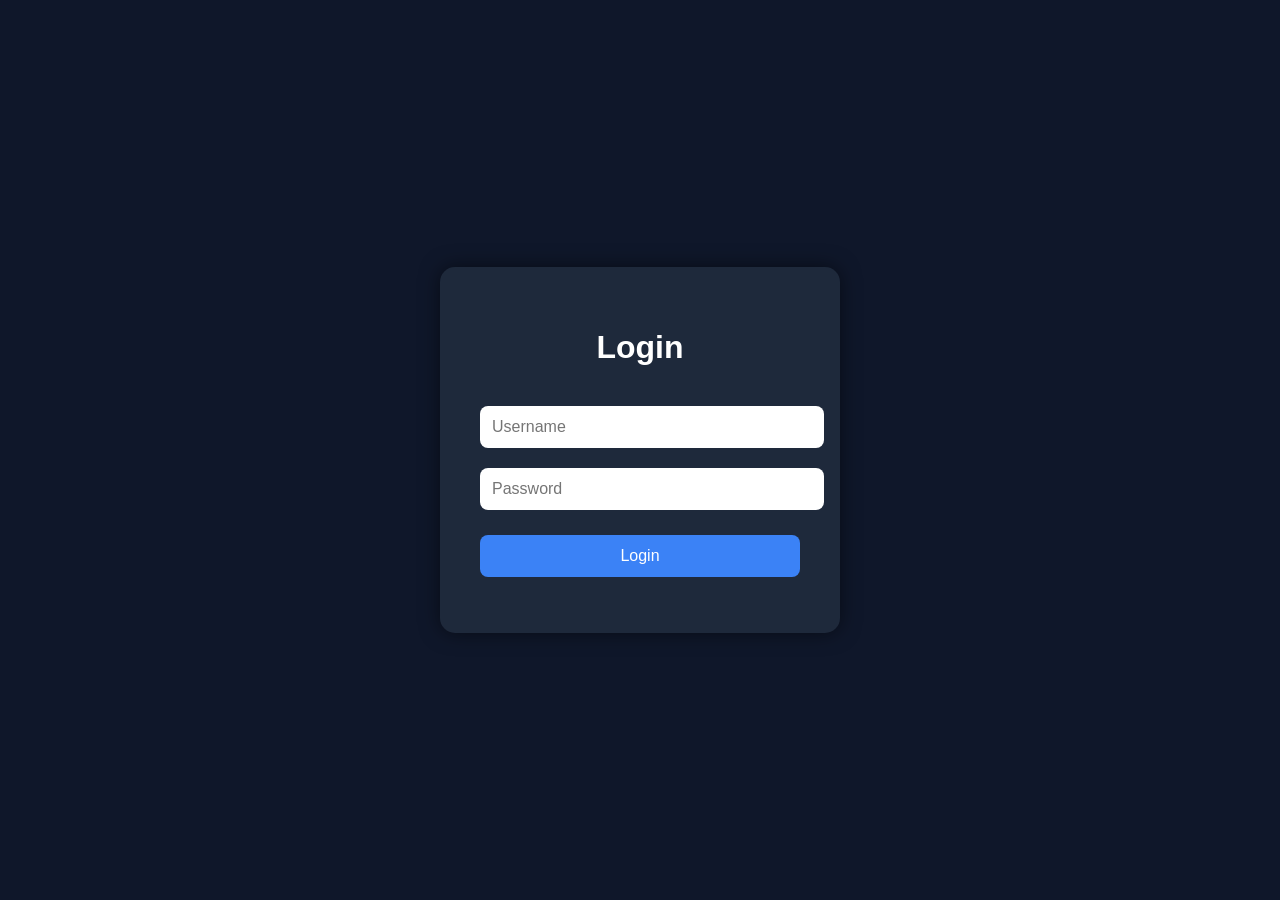
==== login.html @ b8e1835d "added login" ====
<!DOCTYPE html>
<html lang="en">
<head>
    <meta charset="UTF-8">
    <meta name="viewport" content="width=device-width, initial-scale=1.0">
    <title>Login Page</title>

    <style>
        body
        {
            margin:0;
            padding:0;
            height:100vh;
            display:flex;
            justify-content:center;
            align-items:center; 
            background:#0f172a;
            font-family:Arial, sans-serif;
        }

        .login-box{
            width:320px;
            padding:40px;
            background:#1e293b;
            border-radius:15px;
            text-align:center;
            box-shadow:0 0 20px rgba(0,0,0,0.5);
        }

        .login-box h1{
            color:white;
            margin-bottom:30px;
        }

        .login-box input{
            width:100%;
            padding:12px;
            margin:10px 0;
            border:none;
            border-radius:8px;
            outline:none;
            font-size:16px;
        }

        .login-box button{
            width:100%;
            padding:12px;
            margin-top:15px;
            border:none;
            border-radius:8px;
            background:#3b82f6;
            color:white;
            font-size:16px;
            cursor:pointer;
            transition:0.3s;
        }

        .login-box button:hover{
            background:#2563eb;
        }

        #message{
            color:#22c55e;
            margin-top:15px;
        }
    </style>
</head>
<body>

    <div class="login-box">
        <h1>Login</h1>

        <input type="text" id="username" placeholder="Username">

        <input type="password" id="password" placeholder="Password">

        <button onclick="login()">Login</button>

        <p id="message"></p>
    </div>

    <script>
        function login() {

            let username = document.getElementById("username").value;
            let password = document.getElementById("password").value;
            let message = document.getElementById("message");

            if(username === "admin" && password === "1234"){
                message.innerHTML = "Login Successful!";
                
                // Redirect to another page
                window.location.href = "gallery.html";
            }
            else{
                message.style.color = "red";
                message.innerHTML = "Wrong Username or Password";
            }
        }
    </script>

</body>
</html>
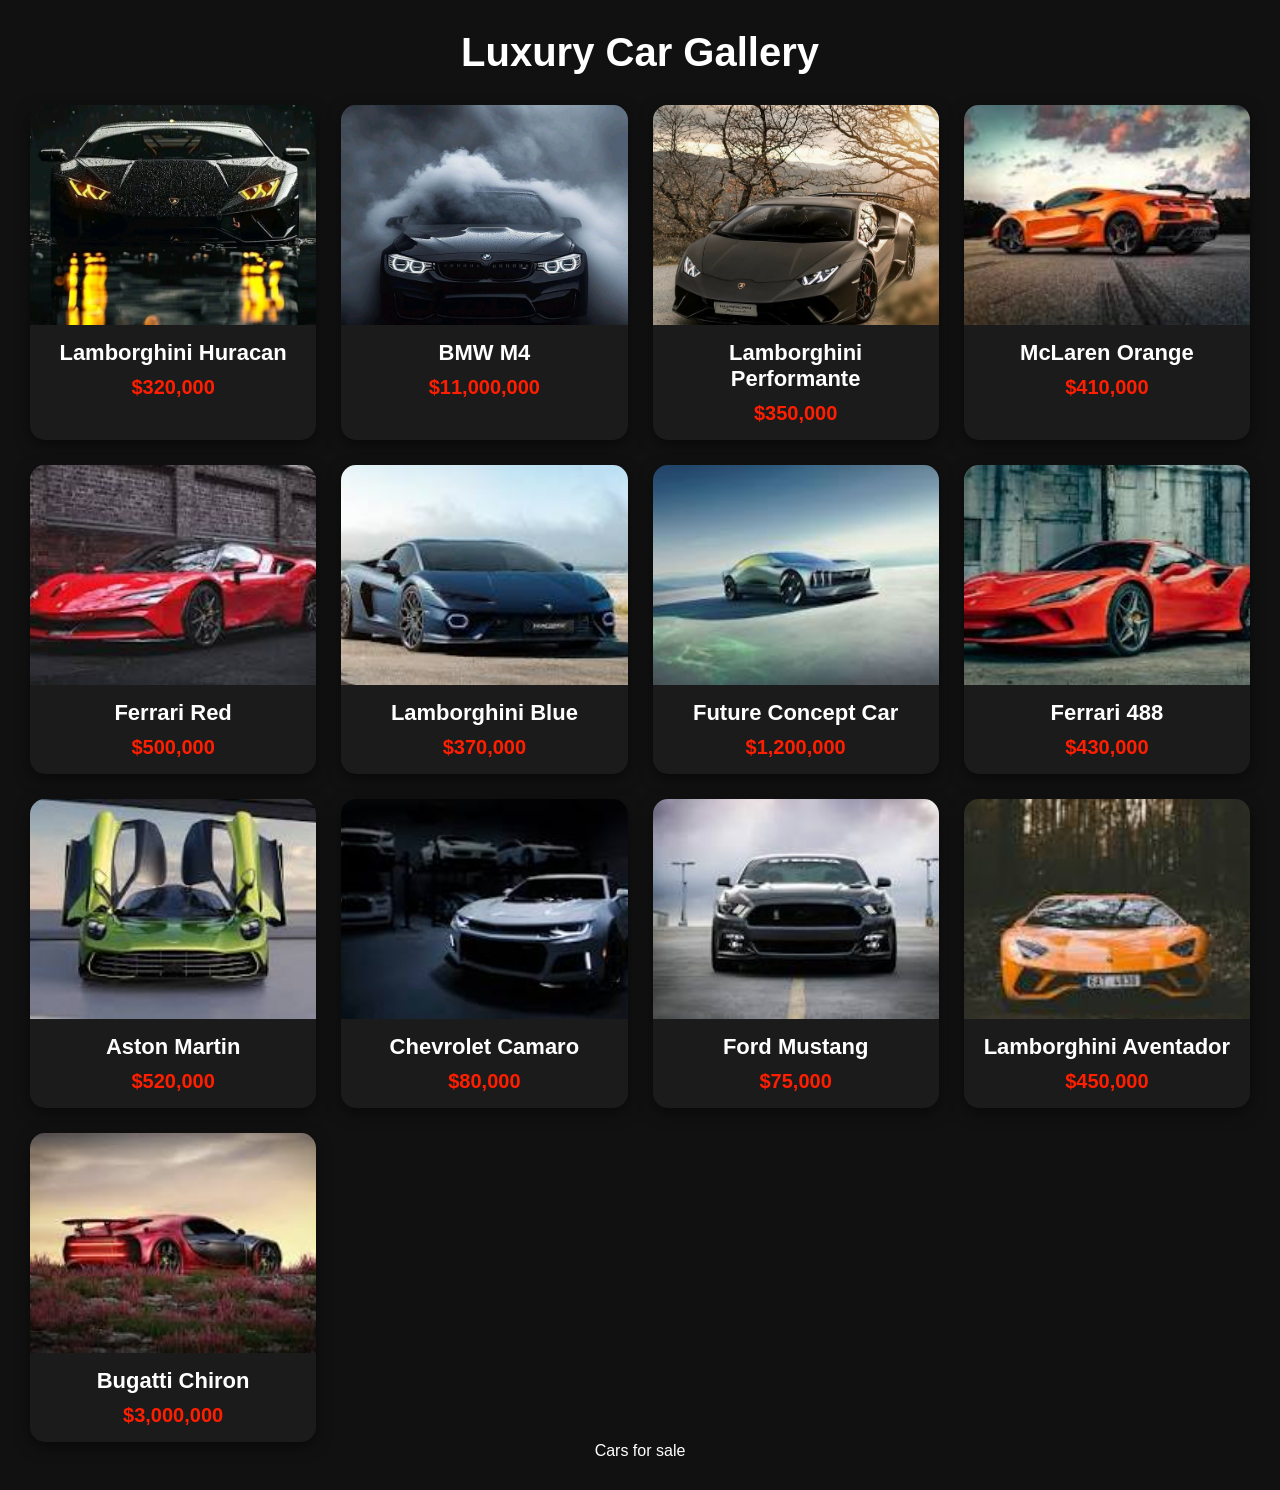
==== commit 48909af2: "fix login" ====
--- a/login.html
+++ b/login.html
@@ -1,103 +1,183 @@
 <!DOCTYPE html>
 <html lang="en">
 <head>
-    <meta charset="UTF-8">
-    <meta name="viewport" content="width=device-width, initial-scale=1.0">
-    <title>Login Page</title>
+<meta charset="UTF-8" />
+<meta name="viewport" content="width=device-width, initial-scale=1.0"/>
+<title>Luxury Car Gallery</title>
 
-    <style>
-        body
-        {
-            margin:0;
-            padding:0;
-            height:100vh;
-            display:flex;
-            justify-content:center;
-            align-items:center; 
-            background:#0f172a;
-            font-family:Arial, sans-serif;
-        }
+<style>
+    *{
+        margin:0;
+        padding:0;
+        box-sizing:border-box;
+        font-family:Arial, sans-serif;
+    }
 
-        .login-box{
-            width:320px;
-            padding:40px;
-            background:#1e293b;
-            border-radius:15px;
-            text-align:center;
-            box-shadow:0 0 20px rgba(0,0,0,0.5);
-        }
+    body{
+        background:#111;
+        color:white;
+        padding:30px;
+    }
 
-        .login-box h1{
-            color:white;
-            margin-bottom:30px;
-        }
+    h1{
+        text-align:center;
+        margin-bottom:30px;
+        font-size:40px;
+    }
 
-        .login-box input{
-            width:100%;
-            padding:12px;
-            margin:10px 0;
-            border:none;
-            border-radius:8px;
-            outline:none;
-            font-size:16px;
-        }
+    .gallery{
+        display:grid;
+        grid-template-columns:repeat(auto-fit, minmax(250px,1fr));
+        gap:25px;
+    }
 
-        .login-box button{
-            width:100%;
-            padding:12px;
-            margin-top:15px;
-            border:none;
-            border-radius:8px;
-            background:#3b82f6;
-            color:white;
-            font-size:16px;
-            cursor:pointer;
-            transition:0.3s;
-        }
+    .card{
+        background:#1b1b1b;
+        border-radius:15px;
+        overflow:hidden;
+        transition:0.4s;
+        box-shadow:0 5px 15px rgba(0,0,0,0.5);
+    }
 
-        .login-box button:hover{
-            background:#2563eb;
-        }
+    .card img{
+        width:100%;
+        height:220px;
+        object-fit:cover;
+        display:block;
+    }
 
-        #message{
-            color:#22c55e;
-            margin-top:15px;
-        }
-    </style>
+    .info{
+        padding:15px;
+        text-align:center;
+    }
+
+    .info h2{
+        font-size:22px;
+        margin-bottom:10px;
+    }
+
+    .price{
+        color:#ff1e00;
+        font-size:20px;
+        font-weight:bold;
+    }
+</style>
 </head>
+
 <body>
+<script src="script.js"></script>
+<h1>Luxury Car Gallery</h1>
 
-    <div class="login-box">
-        <h1>Login</h1>
+<div class="gallery">
 
-        <input type="text" id="username" placeholder="Username">
-
-        <input type="password" id="password" placeholder="Password">
-
-        <button onclick="login()">Login</button>
-
-        <p id="message"></p>
+    <div class="card">
+        <img src="1.jpg">
+        <div class="info">
+            <h2>Lamborghini Huracan</h2>
+            <p class="price">$320,000</p>
+        </div>
     </div>
 
-    <script>
-        function login() {
+    <div class="card">
+        <img src="2.jpg">
+        <div class="info">
+            <h2>BMW M4</h2>
+            <p class="price">$11,000,000</p>
+        </div>
+    </div>
 
-            let username = document.getElementById("username").value;
-            let password = document.getElementById("password").value;
-            let message = document.getElementById("message");
+    <div class="card">
+        <img src="3.jpg">
+        <div class="info">
+            <h2>Lamborghini Performante</h2>
+            <p class="price">$350,000</p>
+        </div>
+    </div>
 
-            if(username === "admin" && password === "1234"){
-                message.innerHTML = "Login Successful!";
-                
-                // Redirect to another page
-                window.location.href = "gallery.html";
-            }
-            else{
-                message.style.color = "red";
-                message.innerHTML = "Wrong Username or Password";
-            }
-        }
-    </script>
+    <div class="card">
+        <img src="4.jpg">
+        <div class="info">
+            <h2>McLaren Orange</h2>
+            <p class="price">$410,000</p>
+        </div>
+    </div>
 
+    <div class="card">
+        <img src="5.jpg">
+        <div class="info">
+            <h2>Ferrari Red</h2>
+            <p class="price">$500,000</p>
+        </div>
+    </div>
+
+    <div class="card">
+        <img src="6.jpg">
+        <div class="info">
+            <h2>Lamborghini Blue</h2>
+            <p class="price">$370,000</p>
+        </div>
+    </div>
+
+    <div class="card">
+        <img src="7.jpg">
+        <div class="info">
+            <h2>Future Concept Car</h2>
+            <p class="price">$1,200,000</p>
+        </div>
+    </div>
+
+    <div class="card">
+        <img src="8.jpg">
+        <div class="info">
+            <h2>Ferrari 488</h2>
+            <p class="price">$430,000</p>
+        </div>
+    </div>
+
+    <div class="card">
+        <img src="10.jpg">
+        <div class="info">
+            <h2>Aston Martin</h2>
+            <p class="price">$520,000</p>
+        </div>
+    </div>
+
+    <div class="card">
+        <img src="11.jpg">
+        <div class="info">
+            <h2>Chevrolet Camaro</h2>
+            <p class="price">$80,000</p>
+        </div>
+    </div>
+
+    <div class="card">
+        <img src="12.jpg">
+        <div class="info">
+            <h2>Ford Mustang</h2>
+            <p class="price">$75,000</p>
+        </div>
+    </div>
+
+    <div class="card">
+        <img src="13.jpg">
+        <div class="info">
+            <h2>Lamborghini Aventador</h2>
+            <p class="price">$450,000</p>
+        </div>
+    </div>
+
+    <div class="card">
+        <img src="14.jpg">
+        <div class="info">
+            <h2>Bugatti Chiron</h2>
+            <p class="price">$3,000,000</p>
+        </div>
+    </div>
+
+</div>
+<fotter>
+    <center>Cars for sale</center>   
+</fotter>
 </body>
-</html>+</html>
+
